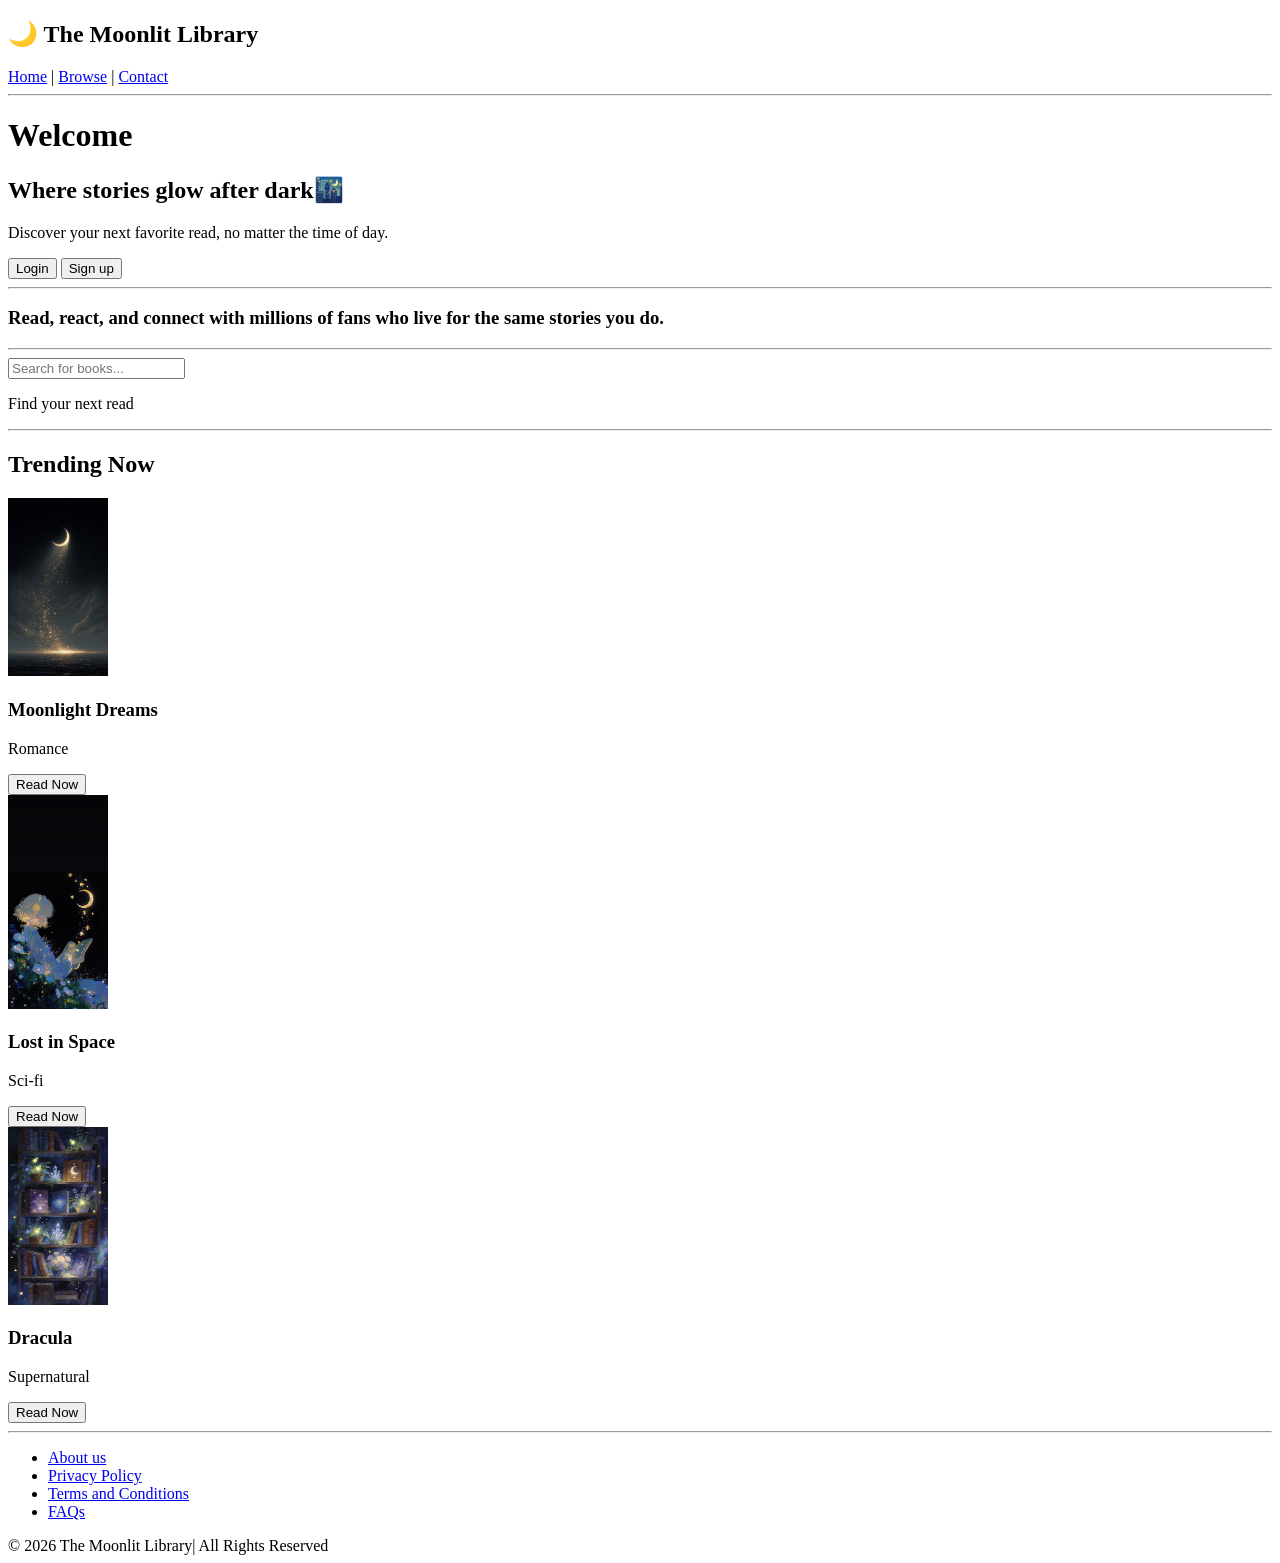
==== index.html @ a394c35b "first commit" ====
<!DOCTYPE html>
<html>
<head>
    <title>The Moonlit Library</title>

    <link rel="icon" type="image/png"  href="./Html images/img_10.webp">

</head>

<header >
        <nav class="navbar">
            <h1 class="logo">🌙 The Moonlit Library</h1>

                <a href="index.html">Home</a> |
                <a href="browse.html">Browse</a> |
                <a href="contact.html">Contact</a> 
        </nav>
</header>
<hr>

<body>
    <h1>Welcome</h1>
    <h2>Where stories glow after dark🌃</h2>
    <p>Discover your next favorite read, no matter the time of day.</p>

    <a href="login.html"><button>Login</button></a>
    <a href="signup.html"><button>Sign up</button></a>

<hr>

<h3>Read, react, and connect with millions of fans who live for the same stories you do.</h3>

<hr>

<input type="text" placeholder="Search for books..." class="search-bar">
<p>Find your next read</p>

<hr>

<h2>Trending Now</h2>
<div class="book-card">
     <img src="Html images/img_6.jpeg" alt="Book" width="100">
     <h3>Moonlight Dreams</h3>
     <p>Romance</p>
     <button>Read Now</button>
</div>

<div class="book-card">
     <img src="Html images/img_4.jpeg" alt="Book" width="100">
     <h3>Lost in Space</h3>
     <p>Sci-fi</p>
     <button>Read Now</button>
</div>

<div class="book-card">
     <img src="Html images/img_5.jpeg" alt="Book" width="100">
     <h3>Dracula</h3>
     <p>Supernatural</p>
     <button>Read Now</button>
</div>
<hr>

<ul class="nav-links">
    <li><a href="#">About us</a></li>
    <li><a href="#">Privacy Policy</a></li>
    <li><a href="#">Terms and Conditions</a></li>
    <li><a href="#">FAQs</a></li>
</ul>

<footer>© 2026 The Moonlit Library| All Rights Reserved</footer>
</body>
</html>
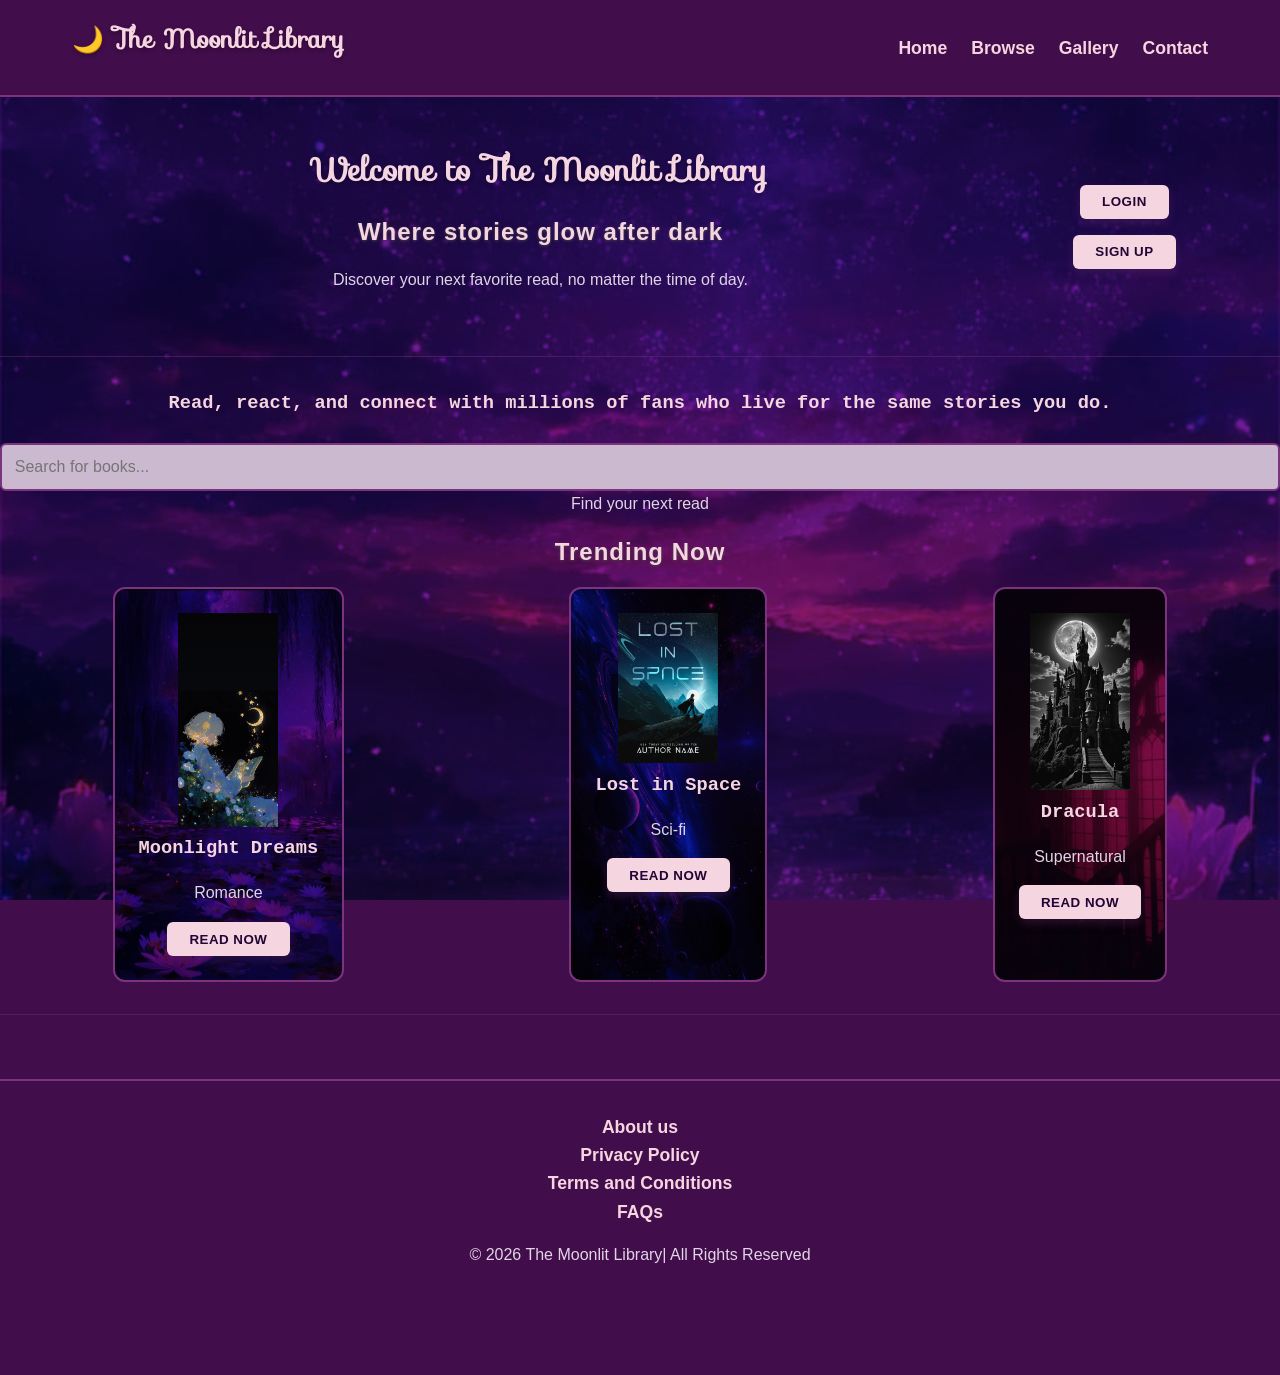
==== commit d4c9f619: "First commit" ====
--- a/index.html
+++ b/index.html
@@ -5,68 +5,87 @@
 
     <link rel="icon" type="image/png"  href="./Html images/img_10.webp">
 
+    <link rel="stylesheet" href="style.css">
+    <link rel="stylesheet" href="https://fonts.googleapis.com/css?family=Sofia">
+
 </head>
 
 <header >
         <nav class="navbar">
             <h1 class="logo">🌙 The Moonlit Library</h1>
 
-                <a href="index.html">Home</a> |
-                <a href="browse.html">Browse</a> |
-                <a href="contact.html">Contact</a> 
+            <ul class="nav-links">
+                <li><a href="index.html">Home</a></li>
+                <li><a href="browse.html">Browse</a></li>
+                <li><a href="gallery.html">Gallery</a></li>
+                <li><a href="contact.html">Contact</a></li>
+            </ul>
         </nav>
 </header>
-<hr>
 
 <body>
-    <h1>Welcome</h1>
-    <h2>Where stories glow after dark🌃</h2>
-    <p>Discover your next favorite read, no matter the time of day.</p>
+    <div class="hero-container">
 
-    <a href="login.html"><button>Login</button></a>
-    <a href="signup.html"><button>Sign up</button></a>
+
+    <div class="hero-text-content">
+        <h1>Welcome to The Moonlit Library</h1>
+        <h2>Where stories glow after dark</h2>
+        <p>Discover your next favorite read, no matter the time of day.</p>
+    </div>
+    
+    <div class="hero-buttons">
+        <a href="login.html"><button>Login</button></a>
+        <a href="signup.html"><button>Sign up</button></a>
+    </div>
+    </div>
 
 <hr>
 
-<h3>Read, react, and connect with millions of fans who live for the same stories you do.</h3>
 
-<hr>
+    <h3>Read, react, and connect with millions of fans who live for the same stories you do.</h3>
+
+
 
 <input type="text" placeholder="Search for books..." class="search-bar">
 <p>Find your next read</p>
 
+
+
+<h2>Trending Now</h2>
+<div class="trending-books">
+    <div class="book-card-1">
+        <img src="Html images/img_4.jpeg" alt="Book" width="100">
+        <h3>Moonlight Dreams</h3>
+        <p>Romance</p>
+        <button>Read Now</button>
+    </div>
+
+    <div class="book-card-2">
+        <img src="Html images/img_9.jpeg" alt="Book" width="100">
+        <h3>Lost in Space</h3>
+        <p>Sci-fi</p>
+        <button>Read Now</button>
+    </div>
+
+    <div class="book-card-3">
+        <img src="Html images/img_15.jpeg" alt="Book" width="100">
+        <h3>Dracula</h3>
+        <p>Supernatural</p>
+        <button>Read Now</button>
+    </div>
+</div>
+
 <hr>
 
-<h2>Trending Now</h2>
-<div class="book-card">
-     <img src="Html images/img_6.jpeg" alt="Book" width="100">
-     <h3>Moonlight Dreams</h3>
-     <p>Romance</p>
-     <button>Read Now</button>
-</div>
-
-<div class="book-card">
-     <img src="Html images/img_4.jpeg" alt="Book" width="100">
-     <h3>Lost in Space</h3>
-     <p>Sci-fi</p>
-     <button>Read Now</button>
-</div>
-
-<div class="book-card">
-     <img src="Html images/img_5.jpeg" alt="Book" width="100">
-     <h3>Dracula</h3>
-     <p>Supernatural</p>
-     <button>Read Now</button>
-</div>
-<hr>
-
-<ul class="nav-links">
+<footer>
+<ul class="footer-links">
     <li><a href="#">About us</a></li>
     <li><a href="#">Privacy Policy</a></li>
     <li><a href="#">Terms and Conditions</a></li>
     <li><a href="#">FAQs</a></li>
 </ul>
 
-<footer>© 2026 The Moonlit Library| All Rights Reserved</footer>
+<p>© 2026 The Moonlit Library| All Rights Reserved</p>
+</footer>
 </body>
 </html>
--- a/style.css
+++ b/style.css
@@ -0,0 +1,511 @@
+/* ==========================================
+   CORE GENERAL STYLING & VARIABLES
+   ========================================== */
+:root {
+    --bg-dark: #210635;          
+    --bg-card: #420D4B;          
+    --primary: #7B337E;          
+    --primary-hover: #6667AB;    
+    --accent: #F5D5E0;          
+    --text-light: #F5D5E0;
+    --border: #7B337E;
+}
+
+* { 
+    box-sizing: border-box; 
+    margin: 0; 
+    padding: 0; 
+}
+
+body {
+    background-color: var(--bg-dark);
+    color: var(--text-light);
+    font-family: 'Segoe UI', Tahoma, Geneva, Verdana, sans-serif;
+    line-height: 1.6;
+    padding-bottom: 60px;
+    text-align: center;
+    background-color: var(--bg-card);
+    background-image: url('Html images/img_11.jpeg');
+    background-size: cover;
+    background-position: center;
+    background-blend-mode: overlay;
+    background-attachment: fixed;
+}
+
+/* Distinctive fonts for different heading levels */
+h1 { 
+    font-family: 'Sofia', serif; 
+    color: var(--accent); 
+    margin-bottom: 1rem; 
+    text-shadow: 0 2px 4px rgba(0, 0, 0, 0.3); 
+}
+
+h2 { 
+    font-family: 'Impact', 'Arial Black', sans-serif; 
+    letter-spacing: 1px; 
+    color: var(--accent); 
+    margin-bottom: 1rem; 
+    text-shadow: 0 1px 3px rgb(67, 65, 69);
+}
+
+h3 { 
+    font-family: 'Courier New', Courier, monospace; 
+    font-weight: bold; 
+    color: var(--accent); 
+    margin-bottom: 1rem; 
+}
+
+p { 
+    color: #e2d4e7; 
+    margin-bottom: 1rem; 
+}
+
+hr { 
+    border: 0; 
+    height: 1px; 
+    background: var(--primary); 
+    margin: 2rem 0; 
+    opacity: 0.4; 
+}
+
+main, 
+.content-container { 
+    max-width: 1200px; 
+    margin: 2rem auto; 
+    padding: 0 2rem; 
+}
+
+/* ==========================================
+   FLEXBOX NAVIGATION BAR & FOOTER
+   ========================================== */
+header, 
+footer { 
+    background-color: var(--bg-card); 
+    border-color: var(--primary); 
+    
+}
+
+header { 
+    border-bottom: 2px solid var(--primary); 
+    position: sticky; 
+    top: 0; 
+    z-index: 1000; 
+}
+
+
+
+footer { 
+    border-top: 2px solid var(--primary); 
+    text-align: center; 
+    padding: 2rem; 
+    margin-top: 4rem; 
+    color: var(--primary-hover); 
+}
+
+.footer-links { 
+    list-style: none; 
+    justify-content: center; 
+    gap: 1.5rem; 
+    margin-bottom: 1rem; 
+}
+
+.navbar, 
+.nav-links,  
+.social-buttons { 
+    display: flex; 
+    align-items: center; 
+}
+
+.navbar { 
+    justify-content: space-between; 
+    max-width: 1200px; 
+    margin: 0 auto; 
+    padding: 1.2rem 2rem; 
+}
+
+.navbar .logo { 
+    font-size: 1.6rem; 
+    color: var(--accent); 
+}
+
+.nav-links{ 
+    list-style: none; 
+    gap: 1.5rem; 
+}
+
+.nav-links a, 
+.footer-links a { 
+    color: var(--text-light); 
+    text-decoration: none; 
+    font-weight: 600; 
+    font-size: 1.1rem; 
+    transition: color 0.3s; 
+}
+
+.nav-links a:hover, 
+.footer-links a:hover { 
+    color: var(--primary-hover); 
+}
+
+/* ==========================================
+   REUSABLE UI COMPONENT LAYOUTS
+   ========================================== */
+button, 
+form button[type="submit"] {
+    background-color: var(--accent); 
+    color: var(--bg-dark); 
+    border: none; 
+    padding: 0.6rem 1.4rem; 
+    border-radius: 6px; 
+    font-weight: 700; 
+    text-transform: uppercase; 
+    letter-spacing: 0.5px; 
+    cursor: pointer; 
+    transition: all 0.3s ease; 
+    box-shadow: 0 4px 10px rgba(123, 51, 126, 0.3);
+}
+
+button:hover { 
+    background-color: var(--primary-hover); 
+    color: var(--text-light); 
+    transform: translateY(-2px); 
+}
+
+input:not([type="radio"]), 
+select, 
+textarea {
+    width: 100%; 
+    padding: 0.8rem; 
+    background-color: #cbb9cf; 
+    border: 2px solid var(--primary); 
+    border-radius: 6px; 
+    color: var(--bg-card); 
+    font-size: 1rem; 
+    margin-top: 0.5rem; 
+    transition: border-color 0.3s;
+}
+
+input:focus, 
+select:focus, 
+textarea:focus { 
+    outline: none; 
+    border-color: var(--accent); 
+}
+
+/* ==========================================
+   HERO SIDE-BY-SIDE LAYOUT
+   ========================================== */
+.hero-container {
+    display: flex;
+    justify-content: space-between; 
+    align-items: center;            
+    gap: 2rem;                      
+    margin: 3rem auto;
+    max-width: 1200px;
+}
+
+.hero-text-content {
+    flex: 1; 
+}
+
+.hero-buttons {
+    display:grid;
+    gap: 1rem;       
+    white-space: nowrap;
+    margin-right: 4rem; 
+}
+
+/* ==========================================
+   FORMS & BROWSE TABLE
+   ========================================== */
+form { 
+    padding: 2.5rem; 
+    border-radius: 12px; 
+    max-width: 500px; 
+    margin: 2rem auto; 
+    border: 2px solid var(--primary); 
+
+}
+
+#contact-form{
+    background-color: var(--bg-card); 
+    background-image: url('Html images/img_20.jpeg');
+    background-size: cover;
+    background-blend-mode: overlay;
+    padding: 2.5rem;
+}
+
+form label { 
+    display: block; 
+    font-weight: 600; 
+    margin-top: 1.2rem; 
+    color: var(--accent); 
+}
+
+form br { 
+    display: none; 
+}
+
+form button[type="submit"] { 
+    width: 100%; 
+    margin-top: 1.8rem; 
+    padding: 0.8rem; 
+    background-color: var(--primary); 
+    color: var(--text-light); 
+}
+
+.radio-group {
+    display: flex;       
+    align-items: center; 
+    gap: 1.5rem;         
+}
+
+.radio-group label {
+    display: inline;     
+    margin-top: 0;       
+    cursor: pointer;
+}
+
+.radio-group input[type="radio"] {
+    width: auto;        
+    margin: 0;
+    accent-color: var(--accent); 
+}
+
+table { 
+    width: 100%; 
+    border-collapse: collapse; 
+    margin: 2rem 0; 
+    background-color: var(--bg-card); 
+    border: 2px solid var(--primary); 
+    border-radius: 8px; 
+    overflow: hidden; 
+}
+
+th, 
+td { 
+    padding: 1.2rem; 
+    text-align: left; 
+    border-bottom: 2px solid rgba(123, 51, 126, 0.3); 
+}
+
+th { 
+    background-color: #160324; 
+    color: var(--accent); 
+    font-weight: 700; 
+}
+
+tr:hover { 
+    background-color: rgba(102, 103, 171, 0.15); 
+
+}
+
+/* ==========================================
+   BOOK CARDS & FLIP GALLERY CARDS
+   ========================================== */
+.gallery-grid { 
+    display: grid; 
+    grid-template-columns: repeat(auto-fit, minmax(250px, 1fr)); 
+    gap: 2rem; 
+    margin-top: 1.5rem; 
+}
+.trending-books {
+    display: flex;
+    flex-direction: row;
+    justify-content:space-around;
+    height:100%;
+}
+.book-card-1, .book-card-2, .book-card-3 { 
+    background-color: var(--bg-card);
+    background-size: cover;
+    background-blend-mode: overlay;
+    border: 2px solid var(--primary); 
+    border-radius: 12px; 
+    padding: 1.5rem; 
+    text-align: center; 
+    transition: width 2s, linear;/* Smoothly transitions the width over 2 seconds */
+}
+
+.book-card-1 { 
+    background-image: url('Html images/img_18.jpeg'); 
+}
+
+.book-card-2 { 
+    background-image: url('Html images/img_17.jpeg'); 
+}
+
+.book-card-3 { 
+    background-image: url('Html images/img_16.jpeg'); 
+}
+
+.book-card-1:hover, .book-card-2:hover, .book-card-3:hover { 
+    transform: translateY(-8px); 
+    border-color: var(--accent); 
+    box-shadow: 0 10px 20px rgba(123, 51, 126, 0.4); 
+    width: 1000px; /* Expands the card width on hover */
+}
+
+.book-card img { 
+    border-radius: 6px; 
+    margin-bottom: 1rem; 
+    border: 2px solid var(--primary); 
+}
+
+.flip-card { 
+    background-color: transparent; 
+    width: 100%; 
+    height: 350px; 
+    perspective: 1000px; 
+}
+
+.flip-card-inner { 
+    position: relative; 
+    width: 100%; 
+    height: 100%; 
+    text-align: center; 
+    transition: transform 0.6s; 
+    transform-style: preserve-3d; 
+}
+
+.flip-card:hover .flip-card-inner { 
+    transform: rotateY(180deg); 
+}
+
+.flip-card-front, 
+.flip-card-back { 
+    position: absolute; 
+    width: 100%; 
+    height: 100%; 
+    -webkit-backface-visibility: hidden; 
+    backface-visibility: hidden; 
+    border-radius: 12px; 
+    border: 2px solid var(--primary); 
+    overflow: hidden; 
+}
+
+.flip-card-front { 
+    background-color: var(--bg-card); 
+}
+
+.flip-card-front img { 
+    width: 100%; 
+    height: 100%; 
+    object-fit: cover; 
+}
+
+.flip-card-back { 
+    background-color: #55195b; 
+    color: white; 
+    transform: rotateY(180deg); 
+    display: flex; 
+    flex-direction: column; 
+    justify-content: center; 
+    padding: 1.5rem; 
+    border: 2px solid var(--accent); 
+}
+
+/* ==========================================
+   DYNAMIC OVERLAYS & SOCIAL AUTHENTICATION
+   ========================================== */
+body.login-bg, 
+body.signup-bg { 
+    background-size: cover; 
+    background-position: center; 
+    background-repeat: no-repeat; 
+    background-attachment: fixed; 
+}
+
+
+.social-login-container { 
+    margin-top: 1.5rem; 
+    text-align: center; 
+    border-top: 1px solid var(--primary); 
+    padding-top: 1.5rem; 
+}
+
+.social-login-container p { 
+    font-size: 0.9rem; 
+    margin-bottom: 1rem; 
+    color: #e2d4e7; 
+}
+
+.social-buttons { 
+    display: flex;
+    justify-content: center; 
+    gap: 1.2rem; 
+}
+
+.btn-social { 
+    display: inline-flex; 
+    text-decoration: none; 
+    width: 50px;             
+    height: 50px;            
+    border-radius: 50%;     
+    font-size: 1.3rem;       
+    align-items: center; 
+    justify-content: center;
+    transition: all 0.3s ease; 
+    border: 2px solid var(--primary); 
+    color: var(--text-light); 
+    background-color: rgba(66, 13, 75, 0.4); 
+}
+
+
+.btn-social:hover { 
+    background-color: var(--primary-hover); 
+    border-color: var(--accent); 
+    color: #ffffff;
+    transform: translateY(-3px);
+    box-shadow: 0 5px 15px rgba(102, 103, 171, 0.5); 
+}
+
+/* ==========================================
+   RESPONSIVE QUERY BREAKPOINT
+   ========================================== */
+@media (max-width: 768px) { 
+    .navbar { 
+        flex-direction: column; 
+        gap: 1rem; 
+        text-align: center; 
+    } 
+}
+
+/* ==========================================
+   SPLIT SCREEN FORM LAYOUT
+   ========================================== */
+.split-screen-container {
+    display: flex;
+    align-items: center;       
+    justify-content: center;   
+    gap: 4rem;                 
+    max-width: 1100px;
+    margin: 3rem auto;
+    padding: 0 2rem;
+}
+
+
+.split-image-side {
+    flex: 1;                  
+    max-width: 500px;          
+}
+
+.split-image-side img {
+    width: 100%;
+    height: auto;
+
+    box-shadow: 0 8px 20px rgba(0, 0, 0, 0.2);
+}
+
+
+.split-screen-container form {
+    flex: 1;                   
+    margin: 0;                 
+}
+
+
+@media (max-width: 768px) {
+    .split-screen-container {
+        flex-direction: column; 
+        gap: 2rem;
+    }
+}
